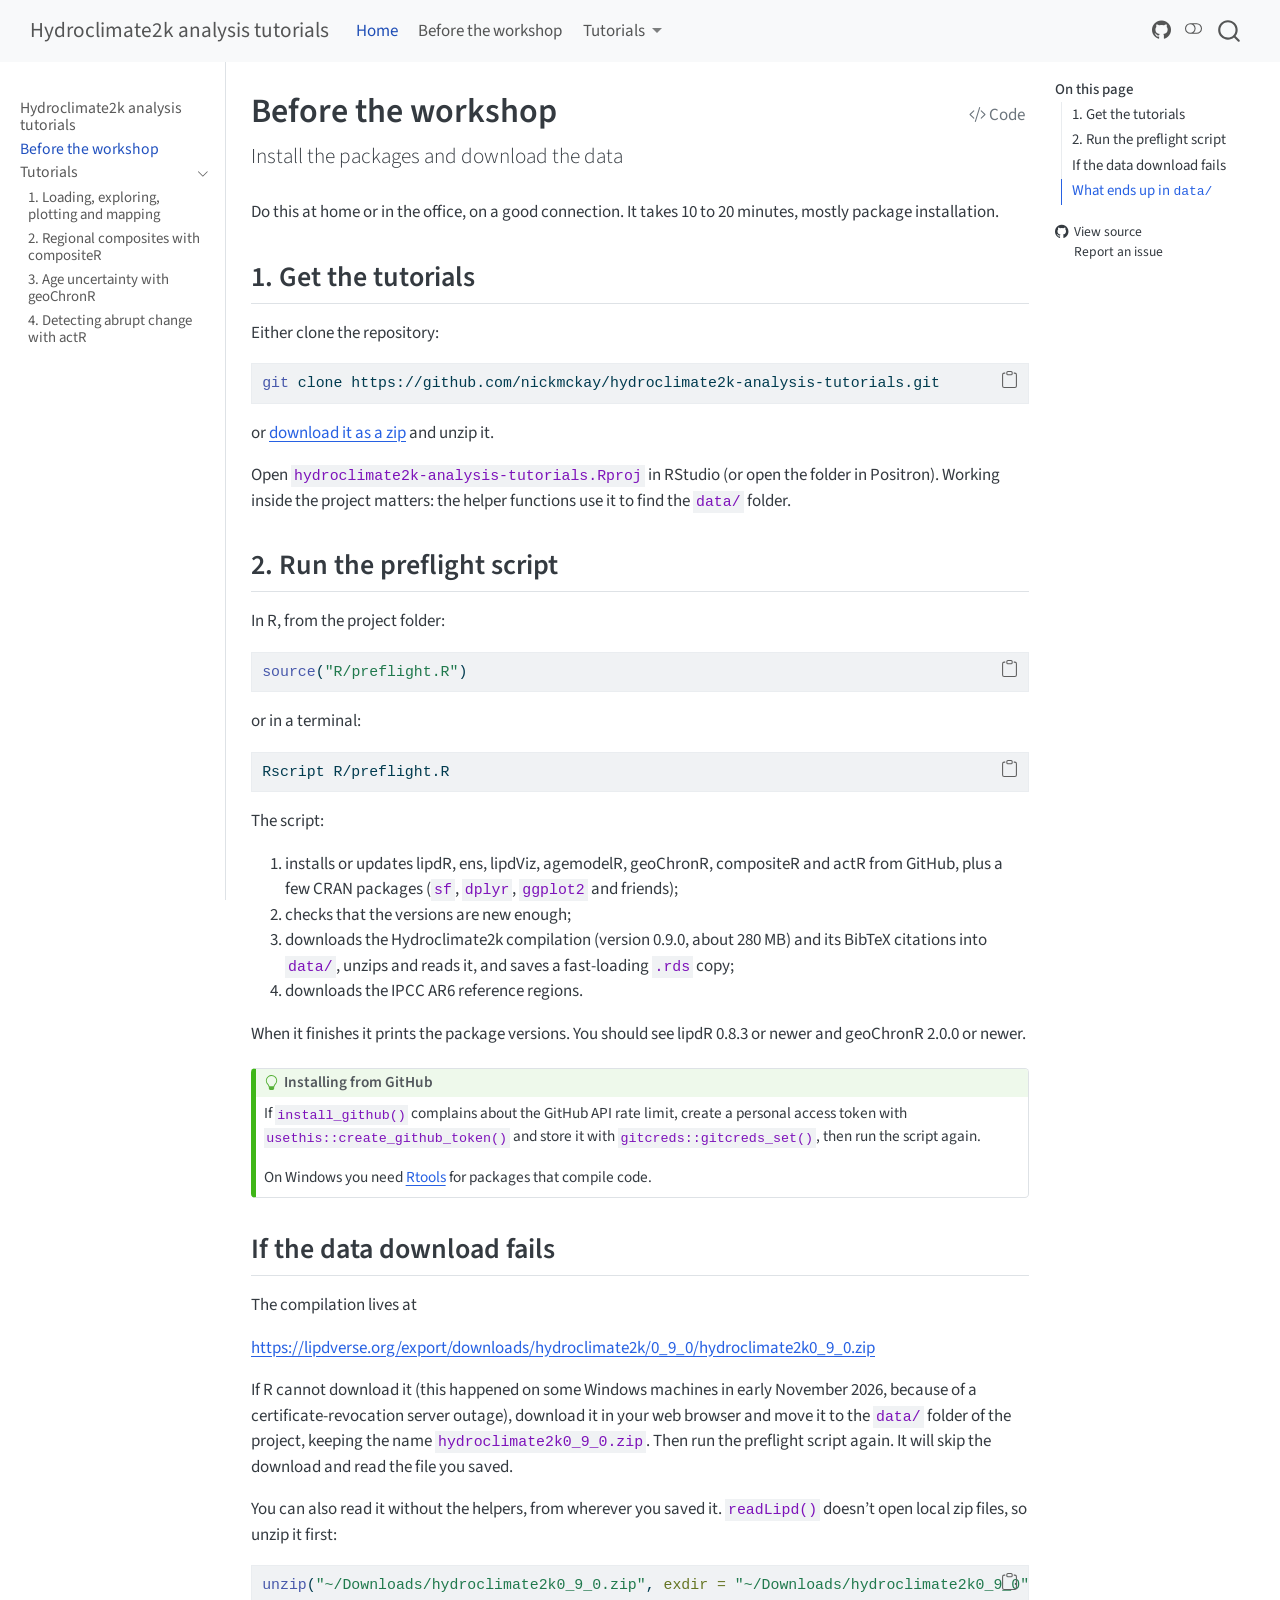
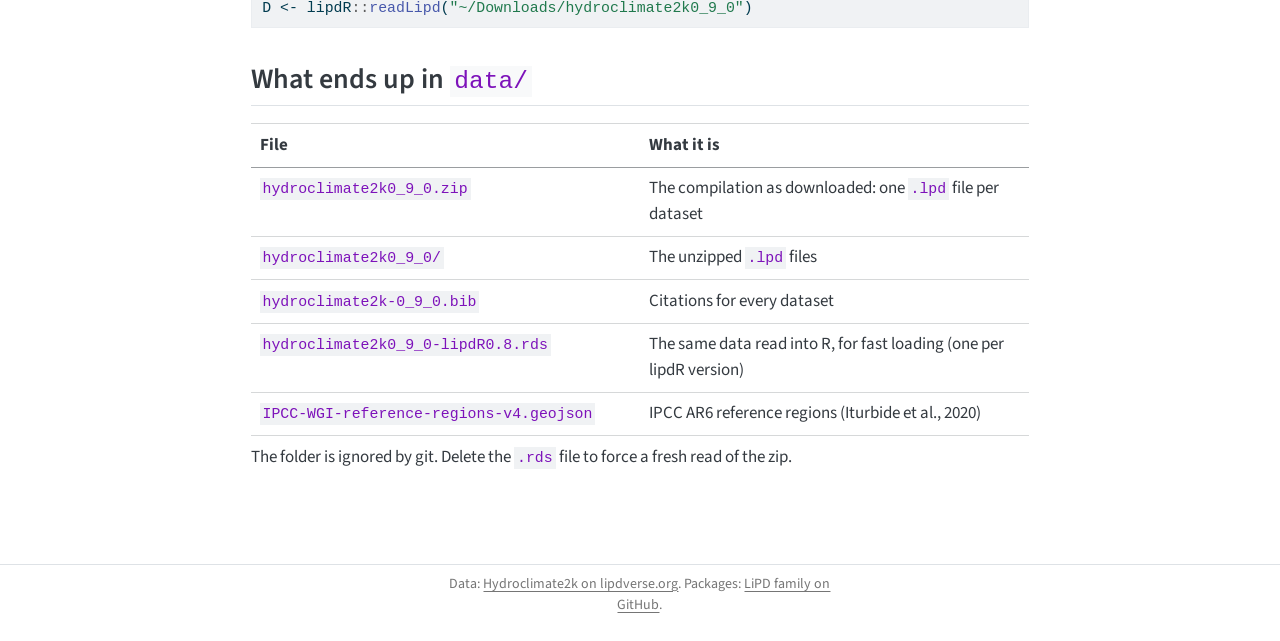
==== setup.html @ fbed54ee "Built site for gh-pages" ====
<!DOCTYPE html>
<html xmlns="http://www.w3.org/1999/xhtml" lang="en" xml:lang="en"><head>

<meta charset="utf-8">
<meta name="generator" content="quarto-1.11.9">

<meta name="viewport" content="width=device-width, initial-scale=1.0, user-scalable=yes">


<title>Before the workshop – Hydroclimate2k analysis tutorials</title>
<style>
/* Default styles provided by pandoc.
** See https://pandoc.org/MANUAL.html#variables-for-html for config info.
*/
span.smallcaps{font-variant: small-caps;}
div.columns{display: flex; gap: 1.5em;}
div.column{flex: auto;}
@media screen {
div.columns{gap: min(4vw, 1.5em);}
div.column{overflow-x: auto;}
}
div.hanging-indent{margin-left: 1.5em; text-indent: -1.5em;}
ul.task-list{list-style: none;}
ul.task-list li input[type="checkbox"] {
  width: 0.8em;
  margin: 0 0.8em 0.2em -1em; /* quarto-specific, see https://github.com/quarto-dev/quarto-cli/issues/4556 */ 
  vertical-align: middle;
}
/* CSS for syntax highlighting */
html { -webkit-text-size-adjust: 100%; }
pre > code.sourceCode { white-space: pre; position: relative; }
pre > code.sourceCode > span { display: inline-block; line-height: 1.25; }
pre > code.sourceCode > span:empty { height: 1.2em; }
.sourceCode { overflow: visible; }
code.sourceCode > span { color: inherit; text-decoration: inherit; }
div.sourceCode { margin: 1em 0; }
pre.sourceCode { margin: 0; }
@media screen {
div.sourceCode { overflow: auto; }
}
@media print {
pre > code.sourceCode { white-space: pre-wrap; }
pre > code.sourceCode > span { text-indent: -5em; padding-left: 5em; }
}
pre.numberSource code
  { counter-reset: source-line 0; }
pre.numberSource code > span
  { position: relative; left: -4em; counter-increment: source-line; }
pre.numberSource code > span > a:first-child::before
  { content: counter(source-line);
    position: relative; left: -1em; text-align: right; vertical-align: baseline;
    border: none; display: inline-block;
    -webkit-touch-callout: none; -webkit-user-select: none;
    -khtml-user-select: none; -moz-user-select: none;
    -ms-user-select: none; user-select: none;
    padding: 0 4px; width: 4em;
  }
pre.numberSource { margin-left: 3em;  padding-left: 4px; }
div.sourceCode
  {   }
@media screen {
pre > code.sourceCode > span > a:first-child::before { text-decoration: underline; }
}
</style>


<script src="site_libs/quarto-nav/quarto-nav.js"></script>
<script src="site_libs/quarto-nav/headroom.min.js"></script>
<script src="site_libs/clipboard/clipboard.min.js"></script>
<script src="site_libs/quarto-search/autocomplete.umd.js"></script>
<script src="site_libs/quarto-search/fuse.min.js"></script>
<script src="site_libs/quarto-search/quarto-search.js"></script>
<meta name="quarto:offset" content="./">
<script src="site_libs/quarto-html/quarto.js" type="module"></script>
<script src="site_libs/quarto-html/tabsets/tabsets.js" type="module"></script>
<script src="site_libs/quarto-html/scrollable-regions/scrollable-regions.js" type="module"></script>
<script src="site_libs/quarto-html/popper.min.js"></script>
<script src="site_libs/quarto-html/tippy.umd.min.js"></script>
<script src="site_libs/quarto-html/anchor.min.js"></script>
<link href="site_libs/quarto-html/tippy.css" rel="stylesheet">
<link href="site_libs/quarto-html/quarto-syntax-highlighting-63b5708e65d6cd79cd7618c58d0c21e7.css" rel="stylesheet" class="quarto-color-scheme" id="quarto-text-highlighting-styles">
<link href="site_libs/quarto-html/quarto-syntax-highlighting-dark-447e42e69aaa9833c0ba1b986f430b20.css" rel="stylesheet" class="quarto-color-scheme quarto-color-alternate" id="quarto-text-highlighting-styles">
<link href="site_libs/quarto-html/quarto-syntax-highlighting-63b5708e65d6cd79cd7618c58d0c21e7.css" rel="stylesheet" class="quarto-color-scheme-extra" id="quarto-text-highlighting-styles">
<script src="site_libs/bootstrap/bootstrap.min.js"></script>
<link href="site_libs/bootstrap/bootstrap-icons.css" rel="stylesheet">
<link href="site_libs/bootstrap/bootstrap-cd40264fafe0011b83db7b1371143c7b.min.css" rel="stylesheet" append-hash="true" class="quarto-color-scheme" id="quarto-bootstrap" data-mode="light">
<link href="site_libs/bootstrap/bootstrap-dark-d98883ac312bea4e32263ada7713f865.min.css" rel="stylesheet" append-hash="true" class="quarto-color-scheme quarto-color-alternate" id="quarto-bootstrap" data-mode="dark">
<link href="site_libs/bootstrap/bootstrap-cd40264fafe0011b83db7b1371143c7b.min.css" rel="stylesheet" append-hash="true" class="quarto-color-scheme-extra" id="quarto-bootstrap" data-mode="light">
<script id="quarto-search-options" type="application/json">{
  "location": "navbar",
  "copy-button": false,
  "collapse-after": 3,
  "panel-placement": "end",
  "type": "overlay",
  "limit": 50,
  "keyboard-shortcut": [
    "f",
    "/",
    "s"
  ],
  "show-item-context": false,
  "language": {
    "search-no-results-text": "No results",
    "search-matching-documents-text": "matching documents",
    "search-copy-link-title": "Copy link to search",
    "search-hide-matches-text": "Hide additional matches",
    "search-more-match-text": "more match in this document",
    "search-more-matches-text": "more matches in this document",
    "search-clear-button-title": "Clear",
    "search-text-placeholder": "",
    "search-detached-cancel-button-title": "Cancel",
    "search-submit-button-title": "Submit",
    "search-label": "Search"
  }
}</script>


</head>

<body class="nav-sidebar docked nav-fixed quarto-light"><a id="quarto-skip-link" class="visually-hidden-focusable" href="#quarto-document-content">Skip to main content</a><script id="quarto-html-before-body" type="application/javascript">
    const toggleBodyColorMode = (bsSheetEl) => {
      const mode = bsSheetEl.getAttribute("data-mode");
      const bodyEl = window.document.querySelector("body");
      if (mode === "dark") {
        bodyEl.classList.add("quarto-dark");
        bodyEl.classList.remove("quarto-light");
      } else {
        bodyEl.classList.add("quarto-light");
        bodyEl.classList.remove("quarto-dark");
      }
    }
    const toggleBodyColorPrimary = () => {
      const bsSheetEl = window.document.querySelector("link#quarto-bootstrap:not([rel=disabled-stylesheet])");
      if (bsSheetEl) {
        toggleBodyColorMode(bsSheetEl);
      }
    }
    const setColorSchemeToggle = (alternate) => {
      const toggles = window.document.querySelectorAll('.quarto-color-scheme-toggle');
      for (let i=0; i < toggles.length; i++) {
        const toggle = toggles[i];
        if (toggle) {
          toggle.setAttribute("aria-checked", alternate ? "true" : "false");
          if (alternate) {
            toggle.classList.add("alternate");
          } else {
            toggle.classList.remove("alternate");
          }
        }
      }
    };
    const toggleColorMode = (alternate) => {
      // Switch the stylesheets
      const primaryStylesheets = window.document.querySelectorAll('link.quarto-color-scheme:not(.quarto-color-alternate)');
      const alternateStylesheets = window.document.querySelectorAll('link.quarto-color-scheme.quarto-color-alternate');
      manageTransitions('#quarto-margin-sidebar .nav-link', false);
      if (alternate) {
        // note: dark is layered on light, we don't disable primary!
        enableStylesheet(alternateStylesheets);
        for (const sheetNode of alternateStylesheets) {
          if (sheetNode.id === "quarto-bootstrap") {
            toggleBodyColorMode(sheetNode);
          }
        }
      } else {
        disableStylesheet(alternateStylesheets);
        enableStylesheet(primaryStylesheets)
        toggleBodyColorPrimary();
      }
      manageTransitions('#quarto-margin-sidebar .nav-link', true);
      // Switch the toggles
      setColorSchemeToggle(alternate)
    }
    // Hack to workaround the fact that safari doesn't
    // properly recolor the scrollbar when toggling (#1455).
    // Not run on load: stylesheets are set before first paint there, and
    // scrolling would undo the scroll to a URL fragment (#14973).
    // The one pixel nudge keeps the reader where they were.
    const refreshSafariScrollbar = () => {
      if (navigator.userAgent.indexOf('Safari') > 0 && navigator.userAgent.indexOf('Chrome') == -1) {
        manageTransitions("body", false);
        const scrollY = window.scrollY;
        window.scrollTo(0, scrollY > 0 ? scrollY - 1 : 1);
        setTimeout(() => {
          window.scrollTo(0, scrollY);
          manageTransitions("body", true);
        }, 40);
      }
    }
    const disableStylesheet = (stylesheets) => {
      for (let i=0; i < stylesheets.length; i++) {
        const stylesheet = stylesheets[i];
        stylesheet.rel = 'disabled-stylesheet';
      }
    }
    const enableStylesheet = (stylesheets) => {
      for (let i=0; i < stylesheets.length; i++) {
        const stylesheet = stylesheets[i];
        if(stylesheet.rel !== 'stylesheet') { // for Chrome, which will still FOUC without this check
          stylesheet.rel = 'stylesheet';
        }
      }
    }
    const manageTransitions = (selector, allowTransitions) => {
      const els = window.document.querySelectorAll(selector);
      for (let i=0; i < els.length; i++) {
        const el = els[i];
        if (allowTransitions) {
          el.classList.remove('notransition');
        } else {
          el.classList.add('notransition');
        }
      }
    }
    const isFileUrl = () => {
      return window.location.protocol === 'file:';
    }
    const hasAlternateSentinel = () => {
      let styleSentinel = getColorSchemeSentinel();
      if (styleSentinel !== null) {
        return styleSentinel === "alternate";
      } else {
        return false;
      }
    }
    const setStyleSentinel = (alternate) => {
      const value = alternate ? "alternate" : "default";
      if (!isFileUrl()) {
        window.localStorage.setItem("quarto-color-scheme", value);
      } else {
        localAlternateSentinel = value;
      }
    }
    const getColorSchemeSentinel = () => {
      if (!isFileUrl()) {
        const storageValue = window.localStorage.getItem("quarto-color-scheme");
        return storageValue != null ? storageValue : localAlternateSentinel;
      } else {
        return localAlternateSentinel;
      }
    }
    const toggleGiscusIfUsed = (isAlternate, darkModeDefault) => {
      const baseTheme = document.querySelector('#giscus-base-theme')?.value ?? 'light';
      const alternateTheme = document.querySelector('#giscus-alt-theme')?.value ?? 'dark';
      let newTheme = '';
      if(authorPrefersDark) {
        newTheme = isAlternate ? baseTheme : alternateTheme;
      } else {
        newTheme = isAlternate ? alternateTheme : baseTheme;
      }
      const changeGiscusTheme = () => {
        // From: https://github.com/giscus/giscus/issues/336
        const sendMessage = (message) => {
          const iframe = document.querySelector('iframe.giscus-frame');
          if (!iframe) return;
          iframe.contentWindow.postMessage({ giscus: message }, 'https://giscus.app');
        }
        sendMessage({
          setConfig: {
            theme: newTheme
          }
        });
      }
      const isGiscussLoaded = window.document.querySelector('iframe.giscus-frame') !== null;
      if (isGiscussLoaded) {
        changeGiscusTheme();
      }
    };
    const authorPrefersDark = false;
    const darkModeDefault = authorPrefersDark;
      document.querySelector('link#quarto-text-highlighting-styles.quarto-color-scheme-extra').rel = 'disabled-stylesheet';
      document.querySelector('link#quarto-bootstrap.quarto-color-scheme-extra').rel = 'disabled-stylesheet';
    let localAlternateSentinel = darkModeDefault ? 'alternate' : 'default';
    // Dark / light mode switch
    window.quartoToggleColorScheme = () => {
      // Read the current dark / light value
      let toAlternate = !hasAlternateSentinel();
      toggleColorMode(toAlternate);
      refreshSafariScrollbar();
      setStyleSentinel(toAlternate);
      toggleGiscusIfUsed(toAlternate, darkModeDefault);
      window.dispatchEvent(new Event('resize'));
    };
    // Switch to dark mode if need be
    if (hasAlternateSentinel()) {
      toggleColorMode(true);
    } else {
      toggleColorMode(false);
    }
  </script>

<div id="quarto-search-results"></div>
  <header id="quarto-header" class="headroom fixed-top">
    <nav class="navbar navbar-expand-lg " data-bs-theme="dark" aria-label="Site">
      <div class="navbar-container container-fluid">
      <div class="navbar-brand-container mx-auto">
    <a class="navbar-brand" href="./index.html">
    <span class="navbar-title">Hydroclimate2k analysis tutorials</span>
    </a>
  </div>
          <button class="navbar-toggler" type="button" data-bs-toggle="collapse" data-bs-target="#navbarCollapse" aria-controls="navbarCollapse" aria-expanded="false" aria-label="Toggle navigation" onclick="if (window.quartoToggleHeadroom) { window.quartoToggleHeadroom(); }">
  <span class="navbar-toggler-icon"></span>
</button>
          <div class="collapse navbar-collapse" id="navbarCollapse">
            <ul class="navbar-nav navbar-nav-scroll me-auto">
  <li class="nav-item">
    <a class="nav-link active" href="./index.html" aria-current="page"> 
<span class="menu-text">Home</span></a>
  </li>  
  <li class="nav-item">
    <a class="nav-link" href="./setup.html"> 
<span class="menu-text">Before the workshop</span></a>
  </li>  
  <li class="nav-item dropdown ">
    <a class="nav-link dropdown-toggle" href="#" id="nav-menu-tutorials" role="link" data-bs-toggle="dropdown" aria-expanded="false">
 <span class="menu-text">Tutorials</span>
    </a>
    <ul class="dropdown-menu" aria-labelledby="nav-menu-tutorials">    
        <li>
    <a class="dropdown-item" href="./tutorials/01-load-plot-map.html">
 <span class="dropdown-text">1. Loading, exploring, plotting and mapping</span></a>
  </li>  
        <li>
    <a class="dropdown-item" href="./tutorials/02-compositeR.html">
 <span class="dropdown-text">2. Regional composites with compositeR</span></a>
  </li>  
        <li>
    <a class="dropdown-item" href="./tutorials/03-geoChronR.html">
 <span class="dropdown-text">3. Age uncertainty with geoChronR</span></a>
  </li>  
        <li>
    <a class="dropdown-item" href="./tutorials/04-actR.html">
 <span class="dropdown-text">4. Detecting abrupt change with actR</span></a>
  </li>  
    </ul>
  </li>
</ul>
            <ul class="navbar-nav navbar-nav-scroll ms-auto">
  <li class="nav-item compact">
    <a class="nav-link" href="https://github.com/nickmckay/hydroclimate2k-analysis-tutorials"> <i class="bi bi-github" role="img">
</i> 
<span class="menu-text"></span></a>
  </li>  
</ul>
          </div> <!-- /navcollapse -->
            <div class="quarto-navbar-tools">
  <button type="button" role="switch" aria-checked="false" class="quarto-color-scheme-toggle quarto-navigation-tool  px-1" onclick="window.quartoToggleColorScheme(); return false;" title="Toggle dark mode" aria-label="Toggle dark mode"><i class="bi"></i></button>
</div>
            <div id="quarto-search" class="" title="Search"></div>
      </div> <!-- /container-fluid -->
    </nav>
  <nav class="quarto-secondary-nav" aria-label="Toolbar">
    <div class="container-fluid d-flex">
      <button type="button" class="quarto-btn-toggle btn" data-bs-toggle="collapse" role="button" data-bs-target=".quarto-sidebar-collapse-item" aria-controls="quarto-sidebar" aria-expanded="false" aria-label="Toggle sidebar navigation" onclick="if (window.quartoToggleHeadroom) { window.quartoToggleHeadroom(); }">
        <i class="bi bi-layout-text-sidebar-reverse"></i>
      </button>
        <nav class="quarto-page-breadcrumbs" aria-label="Breadcrumbs"><ol class="breadcrumb"><li class="breadcrumb-item"><a href="./setup.html">Before the workshop</a></li></ol></nav>
        <a class="flex-grow-1" data-bs-toggle="collapse" data-bs-target=".quarto-sidebar-collapse-item" onclick="if (window.quartoToggleHeadroom) { window.quartoToggleHeadroom(); }">      
        </a>
    </div>
  </nav>
</header>
<!-- content -->
<div id="quarto-content" class="quarto-container page-columns page-rows-contents page-layout-article page-navbar">
<!-- sidebar -->
  <nav id="quarto-sidebar" class="sidebar collapse collapse-horizontal quarto-sidebar-collapse-item sidebar-navigation docked overflow-auto" aria-label="Section">
    <div class="sidebar-menu-container"> 
    <ul class="list-unstyled mt-1">
        <li class="sidebar-item">
  <div class="sidebar-item-container"> 
  <a href="./index.html" class="sidebar-item-text sidebar-link">
 <span class="menu-text">Hydroclimate2k analysis tutorials</span></a>
  </div>
</li>
        <li class="sidebar-item">
  <div class="sidebar-item-container"> 
  <a href="./setup.html" class="sidebar-item-text sidebar-link active">
 <span class="menu-text">Before the workshop</span></a>
  </div>
</li>
        <li class="sidebar-item sidebar-item-section">
      <div class="sidebar-item-container"> 
            <button type="button" class="sidebar-item-text sidebar-item-toggle sidebar-link text-start" data-bs-toggle="collapse" data-bs-target="#quarto-sidebar-section-1" aria-controls="quarto-sidebar-section-1" aria-expanded="true">
 <span class="menu-text" id="quarto-sidebar-section-1-label">Tutorials</span><i class="bi bi-chevron-right" aria-hidden="true"></i></button>
      </div>
      <ul id="quarto-sidebar-section-1" aria-labelledby="quarto-sidebar-section-1-label" class="collapse list-unstyled sidebar-section depth1 show">  
          <li class="sidebar-item">
  <div class="sidebar-item-container"> 
  <a href="./tutorials/01-load-plot-map.html" class="sidebar-item-text sidebar-link">
 <span class="menu-text">1. Loading, exploring, plotting and mapping</span></a>
  </div>
</li>
          <li class="sidebar-item">
  <div class="sidebar-item-container"> 
  <a href="./tutorials/02-compositeR.html" class="sidebar-item-text sidebar-link">
 <span class="menu-text">2. Regional composites with compositeR</span></a>
  </div>
</li>
          <li class="sidebar-item">
  <div class="sidebar-item-container"> 
  <a href="./tutorials/03-geoChronR.html" class="sidebar-item-text sidebar-link">
 <span class="menu-text">3. Age uncertainty with geoChronR</span></a>
  </div>
</li>
          <li class="sidebar-item">
  <div class="sidebar-item-container"> 
  <a href="./tutorials/04-actR.html" class="sidebar-item-text sidebar-link">
 <span class="menu-text">4. Detecting abrupt change with actR</span></a>
  </div>
</li>
      </ul>
  </li>
    </ul>
    </div>
</nav>
<div id="quarto-sidebar-glass" class="quarto-sidebar-collapse-item" data-bs-toggle="collapse" data-bs-target=".quarto-sidebar-collapse-item"></div>
<!-- margin-sidebar -->
    <div id="quarto-margin-sidebar" class="sidebar margin-sidebar">
        <nav id="TOC" role="doc-toc" aria-labelledby="toc-title" class="toc-active">
    <h2 id="toc-title">On this page</h2>
   
  <ul>
  <li><a href="#get-the-tutorials" id="toc-get-the-tutorials" class="nav-link active" data-scroll-target="#get-the-tutorials">1. Get the tutorials</a></li>
  <li><a href="#run-the-preflight-script" id="toc-run-the-preflight-script" class="nav-link" data-scroll-target="#run-the-preflight-script">2. Run the preflight script</a></li>
  <li><a href="#if-the-data-download-fails" id="toc-if-the-data-download-fails" class="nav-link" data-scroll-target="#if-the-data-download-fails">If the data download fails</a></li>
  <li><a href="#what-ends-up-in-data" id="toc-what-ends-up-in-data" class="nav-link" data-scroll-target="#what-ends-up-in-data">What ends up in <code>data/</code></a></li>
  </ul>
<div class="toc-actions"><ul><li><a href="https://github.com/nickmckay/hydroclimate2k-analysis-tutorials/blob/main/setup.qmd" class="toc-action"><i class="bi bi-github"></i>View source</a></li><li><a href="https://github.com/nickmckay/hydroclimate2k-analysis-tutorials/issues/new" class="toc-action"><i class="bi empty"></i>Report an issue</a></li></ul></div></nav>
    </div>
<!-- main -->
<main class="content" id="quarto-document-content" tabindex="-1">


<header id="title-block-header" class="quarto-title-block default">
<div class="quarto-title">
<div class="quarto-title-block"><div><h1 class="title">Before the workshop</h1><button type="button" class="btn code-tools-button" id="quarto-code-tools-source"><i class="bi"></i> Code</button></div></div>
<p class="subtitle lead">Install the packages and download the data</p>
</div>



<div class="quarto-title-meta">

    
  
    
  </div>
  


</header>


<p>Do this at home or in the office, on a good connection. It takes 10 to 20 minutes, mostly package installation.</p>
<section id="get-the-tutorials" class="level2">
<h2 class="anchored" data-anchor-id="get-the-tutorials">1. Get the tutorials</h2>
<p>Either clone the repository:</p>
<div class="code-copy-outer-scaffold"><div class="sourceCode" id="cb1"><pre class="sourceCode bash code-with-copy"><code class="sourceCode bash"><span id="cb1-1"><a href="#cb1-1" aria-hidden="true" tabindex="-1"></a><span class="fu">git</span> clone https://github.com/nickmckay/hydroclimate2k-analysis-tutorials.git</span></code></pre></div><button title="Copy to Clipboard" class="code-copy-button"><i class="bi"></i></button></div>
<p>or <a href="https://github.com/nickmckay/hydroclimate2k-analysis-tutorials/archive/refs/heads/main.zip">download it as a zip</a> and unzip it.</p>
<p>Open <code>hydroclimate2k-analysis-tutorials.Rproj</code> in RStudio (or open the folder in Positron). Working inside the project matters: the helper functions use it to find the <code>data/</code> folder.</p>
</section>
<section id="run-the-preflight-script" class="level2">
<h2 class="anchored" data-anchor-id="run-the-preflight-script">2. Run the preflight script</h2>
<p>In R, from the project folder:</p>
<div class="code-copy-outer-scaffold"><div class="sourceCode" id="cb2"><pre class="sourceCode r code-with-copy"><code class="sourceCode r"><span id="cb2-1"><a href="#cb2-1" aria-hidden="true" tabindex="-1"></a><span class="fu">source</span>(<span class="st">"R/preflight.R"</span>)</span></code></pre></div><button title="Copy to Clipboard" class="code-copy-button"><i class="bi"></i></button></div>
<p>or in a terminal:</p>
<div class="code-copy-outer-scaffold"><div class="sourceCode" id="cb3"><pre class="sourceCode bash code-with-copy"><code class="sourceCode bash"><span id="cb3-1"><a href="#cb3-1" aria-hidden="true" tabindex="-1"></a><span class="ex">Rscript</span> R/preflight.R</span></code></pre></div><button title="Copy to Clipboard" class="code-copy-button"><i class="bi"></i></button></div>
<p>The script:</p>
<ol type="1">
<li>installs or updates lipdR, ens, lipdViz, agemodelR, geoChronR, compositeR and actR from GitHub, plus a few CRAN packages (<code>sf</code>, <code>dplyr</code>, <code>ggplot2</code> and friends);</li>
<li>checks that the versions are new enough;</li>
<li>downloads the Hydroclimate2k compilation (version 0.9.0, about 280 MB) and its BibTeX citations into <code>data/</code>, unzips and reads it, and saves a fast-loading <code>.rds</code> copy;</li>
<li>downloads the IPCC AR6 reference regions.</li>
</ol>
<p>When it finishes it prints the package versions. You should see lipdR 0.8.3 or newer and geoChronR 2.0.0 or newer.</p>
<div class="callout callout-style-default callout-tip callout-titled">
<div class="callout-header d-flex align-content-center">
<div class="callout-icon-container">
<i class="callout-icon"></i>
</div>
<div class="callout-title-container flex-fill">
<span class="screen-reader-only">Tip</span>Installing from GitHub
</div>
</div>
<div class="callout-body-container callout-body">
<p>If <code>install_github()</code> complains about the GitHub API rate limit, create a personal access token with <code>usethis::create_github_token()</code> and store it with <code>gitcreds::gitcreds_set()</code>, then run the script again.</p>
<p>On Windows you need <a href="https://cran.r-project.org/bin/windows/Rtools/">Rtools</a> for packages that compile code.</p>
</div>
</div>
</section>
<section id="if-the-data-download-fails" class="level2">
<h2 class="anchored" data-anchor-id="if-the-data-download-fails">If the data download fails</h2>
<p>The compilation lives at</p>
<p><a href="https://lipdverse.org/export/downloads/hydroclimate2k/0_9_0/hydroclimate2k0_9_0.zip" class="uri">https://lipdverse.org/export/downloads/hydroclimate2k/0_9_0/hydroclimate2k0_9_0.zip</a></p>
<p>If R cannot download it (this happened on some Windows machines in early November 2026, because of a certificate-revocation server outage), download it in your web browser and move it to the <code>data/</code> folder of the project, keeping the name <code>hydroclimate2k0_9_0.zip</code>. Then run the preflight script again. It will skip the download and read the file you saved.</p>
<p>You can also read it without the helpers, from wherever you saved it. <code>readLipd()</code> doesn’t open local zip files, so unzip it first:</p>
<div class="code-copy-outer-scaffold"><div class="sourceCode" id="cb4"><pre class="sourceCode r code-with-copy"><code class="sourceCode r"><span id="cb4-1"><a href="#cb4-1" aria-hidden="true" tabindex="-1"></a><span class="fu">unzip</span>(<span class="st">"~/Downloads/hydroclimate2k0_9_0.zip"</span>, <span class="at">exdir =</span> <span class="st">"~/Downloads/hydroclimate2k0_9_0"</span>)</span>
<span id="cb4-2"><a href="#cb4-2" aria-hidden="true" tabindex="-1"></a>D <span class="ot">&lt;-</span> lipdR<span class="sc">::</span><span class="fu">readLipd</span>(<span class="st">"~/Downloads/hydroclimate2k0_9_0"</span>)</span></code></pre></div><button title="Copy to Clipboard" class="code-copy-button"><i class="bi"></i></button></div>
</section>
<section id="what-ends-up-in-data" class="level2">
<h2 class="anchored" data-anchor-id="what-ends-up-in-data">What ends up in <code>data/</code></h2>
<table class="caption-top table">
<colgroup>
<col style="width: 50%">
<col style="width: 50%">
</colgroup>
<thead>
<tr class="header">
<th>File</th>
<th>What it is</th>
</tr>
</thead>
<tbody>
<tr class="odd">
<td><code>hydroclimate2k0_9_0.zip</code></td>
<td>The compilation as downloaded: one <code>.lpd</code> file per dataset</td>
</tr>
<tr class="even">
<td><code>hydroclimate2k0_9_0/</code></td>
<td>The unzipped <code>.lpd</code> files</td>
</tr>
<tr class="odd">
<td><code>hydroclimate2k-0_9_0.bib</code></td>
<td>Citations for every dataset</td>
</tr>
<tr class="even">
<td><code>hydroclimate2k0_9_0-lipdR0.8.rds</code></td>
<td>The same data read into R, for fast loading (one per lipdR version)</td>
</tr>
<tr class="odd">
<td><code>IPCC-WGI-reference-regions-v4.geojson</code></td>
<td>IPCC AR6 reference regions (Iturbide et al., 2020)</td>
</tr>
</tbody>
</table>
<p>The folder is ignored by git. Delete the <code>.rds</code> file to force a fresh read of the zip.</p>


<!-- -->

</section>

</main> <!-- /main -->
<script id="quarto-html-after-body" type="application/javascript">
  window.document.addEventListener("DOMContentLoaded", function (event) {
    // Ensure there is a toggle, if there isn't float one in the top right
    if (window.document.querySelector('.quarto-color-scheme-toggle') === null) {
      const toggle = window.document.createElement('button');
      toggle.type = "button";
      toggle.setAttribute("role", "switch");
      toggle.setAttribute("aria-checked", "false");
      toggle.classList.add('top-right');
      toggle.classList.add('quarto-color-scheme-toggle');
      toggle.setAttribute("aria-label", "Toggle dark mode");
      toggle.onclick = function() { try { window.quartoToggleColorScheme(); } catch {} return false; };
      const i = window.document.createElement("i");
      i.classList.add('bi');
      toggle.appendChild(i);
      // Put the toggle in a landmark of its own, so that landmark navigation
      // can reach it.
      //
      // The container is always a fresh direct child of body, and the toggle is
      // never moved into page furniture that the theme or the author controls.
      // The toggle is positioned against the page, so any ancestor that
      // establishes a containing block captures it: a positioned element or a
      // grid for position: absolute, and transform, filter, will-change or
      // contain for position: fixed. A direct child of body has none of these
      // to inherit, and the shift when one appears is silent and visual.
      //
      // ARIA says a document should have at most one banner, and axe reports a
      // duplicate whether or not the banners carry distinct labels. So use a
      // header when the page has no banner yet, and a named region otherwise.
      //
      // A header is a banner wherever it sits, unless it is inside sectioning
      // content, so this cannot just look at the children of body: a custom
      // page layout wraps the title block header in a plain div. An explicit
      // role="banner" always counts.
      const sectioning = 'article, aside, main, nav, section, [role="article"], [role="complementary"], [role="main"], [role="navigation"], [role="region"]';
      const hasBanner = Array.from(
        window.document.querySelectorAll('header:not([role]), [role="banner"]')
      ).some(function(el) {
        return el.hasAttribute("role") || el.closest(sectioning) === null;
      });
      const container = window.document.createElement(hasBanner ? "div" : "header");
      if (hasBanner) {
        container.setAttribute("role", "region");
        container.setAttribute("aria-label", "Toggle dark mode");
      }
      container.classList.add('quarto-color-scheme-toggle-container');
      container.appendChild(toggle);
      window.document.body.appendChild(container);
    }
    setColorSchemeToggle(hasAlternateSentinel())
    const icon = "";
    const anchorJS = new window.AnchorJS();
    anchorJS.options = {
      placement: 'right',
      icon: icon
    };
    anchorJS.add('.anchored');
    const isCodeAnnotation = (el) => {
      for (const clz of el.classList) {
        if (clz.startsWith('code-annotation-')) {                     
          return true;
        }
      }
      return false;
    }
    const onCopySuccess = function(e) {
      // button target
      const button = e.trigger;
      // don't keep focus
      button.blur();
      // flash "checked"
      button.classList.add('code-copy-button-checked');
      var currentTitle = button.getAttribute("title");
      button.setAttribute("title", "Copied!");
      let tooltip;
      if (window.bootstrap) {
        button.setAttribute("data-bs-toggle", "tooltip");
        button.setAttribute("data-bs-placement", "left");
        button.setAttribute("data-bs-title", "Copied!");
        tooltip = new bootstrap.Tooltip(button, 
          { trigger: "manual", 
            customClass: "code-copy-button-tooltip",
            offset: [0, -8]});
        tooltip.show();    
      }
      setTimeout(function() {
        if (tooltip) {
          tooltip.hide();
          button.removeAttribute("data-bs-title");
          button.removeAttribute("data-bs-toggle");
          button.removeAttribute("data-bs-placement");
        }
        button.setAttribute("title", currentTitle);
        button.classList.remove('code-copy-button-checked');
      }, 1000);
      // clear code selection
      e.clearSelection();
    }
    const getTextToCopy = function(trigger) {
      const outerScaffold = trigger.parentElement.cloneNode(true);
      const codeEl = outerScaffold.querySelector('code');
      for (const childEl of codeEl.children) {
        if (isCodeAnnotation(childEl)) {
          childEl.remove();
        }
      }
      return codeEl.innerText;
    }
    const clipboard = new window.ClipboardJS('.code-copy-button:not([data-in-quarto-modal])', {
      text: getTextToCopy
    });
    clipboard.on('success', onCopySuccess);
    if (window.document.getElementById('quarto-embedded-source-code-modal')) {
      const clipboardModal = new window.ClipboardJS('.code-copy-button[data-in-quarto-modal]', {
        text: getTextToCopy,
        container: window.document.getElementById('quarto-embedded-source-code-modal')
      });
      clipboardModal.on('success', onCopySuccess);
    }
    const viewSource = window.document.getElementById('quarto-view-source') ||
                       window.document.getElementById('quarto-code-tools-source');
    if (viewSource) {
      const sourceUrl = viewSource.getAttribute("data-quarto-source-url");
      viewSource.addEventListener("click", function(e) {
        if (sourceUrl) {
          // rstudio viewer pane
          if (/\bcapabilities=\b/.test(window.location)) {
            window.open(sourceUrl);
          } else {
            window.location.href = sourceUrl;
          }
        } else {
          const modal = new bootstrap.Modal(document.getElementById('quarto-embedded-source-code-modal'));
          modal.show();
        }
        return false;
      });
    }
    function toggleCodeHandler(show) {
      return function(e) {
        const cellDetails = window.document.querySelectorAll(".cell details.code-fold");
        for (let i=0; i<cellDetails.length; i++) {
          const details = cellDetails[i];
          if (show) {
            details.open = true;
          } else {
            details.removeAttribute("open");
          }
        }
        const cellCodeDivs = window.document.querySelectorAll(".cell div.sourceCode.cell-code");
        const fromCls = show ? "hidden" : "unhidden";
        const toCls = show ? "unhidden" : "hidden";
        for (let i=0; i<cellCodeDivs.length; i++) {
          const codeDiv = cellCodeDivs[i];
          if (codeDiv.classList.contains(fromCls)) {
            codeDiv.classList.remove(fromCls);
            codeDiv.classList.add(toCls);
          } 
        }
        return false;
      }
    }
    const hideAllCode = window.document.getElementById("quarto-hide-all-code");
    if (hideAllCode) {
      hideAllCode.addEventListener("click", toggleCodeHandler(false));
    }
    const showAllCode = window.document.getElementById("quarto-show-all-code");
    if (showAllCode) {
      showAllCode.addEventListener("click", toggleCodeHandler(true));
    }
      var localhostRegex = new RegExp(/^(?:http|https):\/\/localhost\:?[0-9]*\//);
      var mailtoRegex = new RegExp(/^mailto:/);
        var filterRegex = new RegExp("https:\/\/nickmckay\.github\.io\/hydroclimate2k-analysis-tutorials\/");
      var isInternal = (href) => {
          return filterRegex.test(href) || localhostRegex.test(href) || mailtoRegex.test(href);
      }
      // Inspect non-navigation links and adorn them if external
      window.quartoDecorateExternalLinks = function (root) {
     var links = (root || window.document).querySelectorAll('a[href]:not(.nav-link):not(.navbar-brand):not(.toc-action):not(.sidebar-link):not(.sidebar-item-toggle):not(.pagination-link):not(.no-external):not([aria-hidden]):not(.dropdown-item):not(.quarto-navigation-tool):not(.about-link)');
      for (var i=0; i<links.length; i++) {
        const link = links[i];
        if (!isInternal(link.href)) {
          // undo the damage that might have been done by quarto-nav.js in the case of
          // links that we want to consider external
          if (link.dataset.originalHref !== undefined) {
            link.href = link.dataset.originalHref;
          }
          if (!link.classList.contains('no-external-icon')) {
          }
        }
      }
      };
      window.quartoDecorateExternalLinks(window.document);
    // Esc closes the popup (WCAG 1.4.13) and focus leaving both trigger and
    // popup closes it (WCAG 2.4.11); tippy handles neither for interactive popups.
    const hideOnEscAndFocusOut = {
      name: 'hideOnEscAndFocusOut',
      defaultValue: true,
      fn(instance) {
        const dismiss = () => {
          // A show scheduled by the trigger delay would otherwise reopen it
          instance.clearDelayTimeouts();
          instance.hide();
        };
        const onKeyDown = (event) => {
          if (event.key !== 'Escape') {
            return;
          }
          // Keep Esc from also reaching page handlers (e.g. reveal.js overview),
          // except an open reveal.js slide menu, which Esc should close too.
          // The menu handles keys only when its keyboard option is on.
          const menuHandlesEsc = window.Reveal?.getPlugin?.('menu')?.isOpen() &&
            window.Reveal.getConfig().menu?.keyboard !== false;
          if (!menuHandlesEsc) {
            event.stopPropagation();
          }
          if (instance.popper.contains(window.document.activeElement)) {
            // Disabled while refocusing so the focus trigger does not reopen it
            instance.disable();
            instance.reference.focus();
            instance.enable();
          }
          dismiss();
        };
        const onFocusOut = (event) => {
          const target = event.relatedTarget;
          if (target && !instance.reference.contains(target) &&
              !instance.popper.contains(target)) {
            dismiss();
          }
        };
        // On the trigger too: a click trigger (code-annotations: select) has no
        // blur handling. Attached for the instance's lifetime so leaving the
        // trigger also cancels a show still pending on the trigger delay.
        instance.reference.addEventListener('focusout', onFocusOut);
        return {
          onShow() {
            window.document.addEventListener('keydown', onKeyDown, true);
            instance.popper.addEventListener('focusout', onFocusOut);
          },
          onHide() {
            window.document.removeEventListener('keydown', onKeyDown, true);
            instance.popper.removeEventListener('focusout', onFocusOut);
          },
          onDestroy() {
            instance.reference.removeEventListener('focusout', onFocusOut);
          },
        };
      },
    };
    function tippyHover(el, contentFn, onTriggerFn, onUntriggerFn) {
      const config = {
        allowHTML: true,
        maxWidth: 500,
        delay: 100,
        arrow: false,
        appendTo: function(el) {
            return el.parentElement;
        },
        interactive: true,
        interactiveBorder: 10,
        theme: 'quarto',
        placement: 'bottom-start',
        plugins: [hideOnEscAndFocusOut],
      };
      if (contentFn) {
        config.content = contentFn;
      }
      if (onTriggerFn) {
        config.onTrigger = onTriggerFn;
      }
      if (onUntriggerFn) {
        config.onUntrigger = onUntriggerFn;
      }
      window.tippy(el, config); 
    }
    const noterefs = window.document.querySelectorAll('a[role="doc-noteref"]');
    for (var i=0; i<noterefs.length; i++) {
      const ref = noterefs[i];
      tippyHover(ref, function() {
        // use id or data attribute instead here
        let href = ref.getAttribute('data-footnote-href') || ref.getAttribute('href');
        try { href = new URL(href).hash; } catch {}
        const id = href.replace(/^#\/?/, "");
        const note = window.document.getElementById(id);
        if (note) {
          return note.innerHTML;
        } else {
          return "";
        }
      });
    }
    const xrefs = window.document.querySelectorAll('a.quarto-xref');
    const processXRef = (id, note) => {
      // Strip column container classes
      const stripColumnClz = (el) => {
        el.classList.remove("page-full", "page-columns");
        if (el.children) {
          for (const child of el.children) {
            stripColumnClz(child);
          }
        }
      }
      stripColumnClz(note)
      if (id === null || id.startsWith('sec-')) {
        // Special case sections, only their first couple elements
        const container = document.createElement("div");
        if (note.children && note.children.length > 2) {
          container.appendChild(note.children[0].cloneNode(true));
          for (let i = 1; i < note.children.length; i++) {
            const child = note.children[i];
            if (child.tagName === "P" && child.innerText === "") {
              continue;
            } else {
              container.appendChild(child.cloneNode(true));
              break;
            }
          }
          if (window.Quarto?.typesetMath) {
            window.Quarto.typesetMath(container);
          }
          return container.innerHTML
        } else {
          if (window.Quarto?.typesetMath) {
            window.Quarto.typesetMath(note);
          }
          return note.innerHTML;
        }
      } else {
        // Remove any anchor links if they are present
        const anchorLink = note.querySelector('a.anchorjs-link');
        if (anchorLink) {
          anchorLink.remove();
        }
        if (window.Quarto?.typesetMath) {
          window.Quarto.typesetMath(note);
        }
        if (note.classList.contains("callout")) {
          return note.outerHTML;
        } else {
          return note.innerHTML;
        }
      }
    }
    for (var i=0; i<xrefs.length; i++) {
      const xref = xrefs[i];
      tippyHover(xref, undefined, function(instance) {
        instance.disable();
        let url = xref.getAttribute('href');
        let hash = undefined; 
        if (url.startsWith('#')) {
          hash = url;
        } else {
          try { hash = new URL(url).hash; } catch {}
        }
        if (hash) {
          const id = hash.replace(/^#\/?/, "");
          const note = window.document.getElementById(id);
          if (note !== null) {
            try {
              const html = processXRef(id, note.cloneNode(true));
              instance.setContent(html);
            } finally {
              instance.enable();
              instance.show();
            }
          } else {
            // See if we can fetch this
            fetch(url.split('#')[0])
            .then(res => res.text())
            .then(html => {
              const parser = new DOMParser();
              const htmlDoc = parser.parseFromString(html, "text/html");
              const note = htmlDoc.getElementById(id);
              if (note !== null) {
                const html = processXRef(id, note);
                instance.setContent(html);
              } 
            }).finally(() => {
              instance.enable();
              instance.show();
            });
          }
        } else {
          // See if we can fetch a full url (with no hash to target)
          // This is a special case and we should probably do some content thinning / targeting
          fetch(url)
          .then(res => res.text())
          .then(html => {
            const parser = new DOMParser();
            const htmlDoc = parser.parseFromString(html, "text/html");
            const note = htmlDoc.querySelector('main.content');
            if (note !== null) {
              // This should only happen for chapter cross references
              // (since there is no id in the URL)
              // remove the first header
              if (note.children.length > 0 && note.children[0].tagName === "HEADER") {
                note.children[0].remove();
              }
              const html = processXRef(null, note);
              instance.setContent(html);
            } 
          }).finally(() => {
            instance.enable();
            instance.show();
          });
        }
      }, function(instance) {
      });
    }
        let selectedAnnoteEl;
        const selectorForAnnotation = ( cell, annotation) => {
          let cellAttr = 'data-code-cell="' + cell + '"';
          let lineAttr = 'data-code-annotation="' +  annotation + '"';
          const selector = 'span[' + cellAttr + '][' + lineAttr + ']';
          return selector;
        }
        const selectCodeLines = (annoteEl) => {
          const doc = window.document;
          const targetCell = annoteEl.getAttribute("data-target-cell");
          const targetAnnotation = annoteEl.getAttribute("data-target-annotation");
          const annoteSpan = window.document.querySelector(selectorForAnnotation(targetCell, targetAnnotation));
          const lines = annoteSpan.getAttribute("data-code-lines").split(",");
          const lineIds = lines.map((line) => {
            return targetCell + "-" + line;
          })
          // Each band is positioned against its own containing block, which is
          // not the offsetParent of the lines, so place it from client rects.
          const placeBand = (band, firstEl, lastEl, codeBlock) => {
            const container = band.offsetParent;
            if (container === null) {
              return;
            }
            const containerRect = container.getBoundingClientRect();
            // Reveal.js scales slides with a transform, so convert client
            // pixels back to the CSS pixels of the container.
            const scale = containerRect.height / container.offsetHeight || 1;
            const firstRect = firstEl.getBoundingClientRect();
            const lastRect = lastEl.getBoundingClientRect();
            const top = (firstRect.top - containerRect.top) / scale - container.clientTop + container.scrollTop;
            const height = (lastRect.bottom - firstRect.top) / scale;
            band.style.top = top - 2 + "px";
            band.style.height = height + 4 + "px";
            if (codeBlock) {
              // Without the copy button wrapper, the containing block is wider
              // than the code block, so span the code block explicitly.
              const blockRect = codeBlock.getBoundingClientRect();
              band.style.left = (blockRect.left - containerRect.left) / scale - container.clientLeft + container.scrollLeft + "px";
              band.style.width = blockRect.width / scale + "px";
            }
          };
          if (lineIds.length > 0) {
            const el = window.document.getElementById(lineIds[0]);
            const lastEl = window.document.getElementById(lineIds[lineIds.length - 1]);
            const parent = el.parentElement.parentElement;
            // cook up a div (if necessary) and position it
            let div = window.document.getElementById("code-annotation-line-highlight");
            if (div === null) {
              div = window.document.createElement("div");
              div.setAttribute("id", "code-annotation-line-highlight");
              div.style.position = 'absolute';
              parent.appendChild(div);
            }
            placeBand(div, el, lastEl, parent.closest("div.sourceCode") || parent);
            let gutterDiv = window.document.getElementById("code-annotation-line-highlight-gutter");
            if (gutterDiv === null) {
              gutterDiv = window.document.createElement("div");
              gutterDiv.setAttribute("id", "code-annotation-line-highlight-gutter");
              gutterDiv.style.position = 'absolute';
              const codeCell = window.document.getElementById(targetCell);
              const gutter = codeCell.querySelector('.code-annotation-gutter');
              gutter.appendChild(gutterDiv);
            }
            placeBand(gutterDiv, el, lastEl);
            selectedAnnoteEl = annoteEl;
          }
        };
        const unselectCodeLines = () => {
          const elementsIds = ["code-annotation-line-highlight", "code-annotation-line-highlight-gutter"];
          elementsIds.forEach((elId) => {
            const div = window.document.getElementById(elId);
            if (div) {
              div.remove();
            }
          });
          selectedAnnoteEl = undefined;
        };
          // Handle positioning of the toggle
      window.addEventListener(
        "resize",
        throttle(() => {
          elRect = undefined;
          if (selectedAnnoteEl) {
            selectCodeLines(selectedAnnoteEl);
          }
        }, 10)
      );
      function throttle(fn, ms) {
      let throttle = false;
      let timer;
        return (...args) => {
          if(!throttle) { // first call gets through
              fn.apply(this, args);
              throttle = true;
          } else { // all the others get throttled
              if(timer) clearTimeout(timer); // cancel #2
              timer = setTimeout(() => {
                fn.apply(this, args);
                timer = throttle = false;
              }, ms);
          }
        };
      }
        // Attach click handler to the DT
        const annoteDls = window.document.querySelectorAll('dt[data-target-cell]');
        for (const annoteDlNode of annoteDls) {
          annoteDlNode.addEventListener('click', (event) => {
            const clickedEl = event.target;
            if (clickedEl !== selectedAnnoteEl) {
              unselectCodeLines();
              const activeEl = window.document.querySelector('dt[data-target-cell].code-annotation-active');
              if (activeEl) {
                activeEl.classList.remove('code-annotation-active');
              }
              selectCodeLines(clickedEl);
              clickedEl.classList.add('code-annotation-active');
            } else {
              // Unselect the line
              unselectCodeLines();
              clickedEl.classList.remove('code-annotation-active');
            }
          });
        }
    const findCites = (el) => {
      const parentEl = el.parentElement;
      if (parentEl) {
        const cites = parentEl.dataset.cites;
        if (cites) {
          return {
            el,
            cites: cites.split(' ')
          };
        } else {
          return findCites(el.parentElement)
        }
      } else {
        return undefined;
      }
    };
    var bibliorefs = window.document.querySelectorAll('a[role="doc-biblioref"]');
    for (var i=0; i<bibliorefs.length; i++) {
      const ref = bibliorefs[i];
      const citeInfo = findCites(ref);
      if (citeInfo) {
        tippyHover(citeInfo.el, function() {
          var popup = window.document.createElement('div');
          citeInfo.cites.forEach(function(cite) {
            var citeDiv = window.document.createElement('div');
            citeDiv.classList.add('hanging-indent');
            citeDiv.classList.add('csl-entry');
            var biblioDiv = window.document.getElementById('ref-' + cite);
            if (biblioDiv) {
              citeDiv.innerHTML = biblioDiv.innerHTML;
            }
            popup.appendChild(citeDiv);
          });
          return popup.innerHTML;
        });
      }
    }
  });
  </script>
  <script type="application/javascript">
  window.quartoScrollableRegionsLabels = {"code":"Scrollable code","output":"Scrollable output"};
  </script><div class="modal fade" id="quarto-embedded-source-code-modal" tabindex="-1" aria-labelledby="quarto-embedded-source-code-modal-label" aria-hidden="true"><div class="modal-dialog modal-dialog-scrollable"><div class="modal-content"><div class="modal-header"><h5 class="modal-title" id="quarto-embedded-source-code-modal-label">Source Code</h5><button class="btn-close" data-bs-dismiss="modal"></button></div><div class="modal-body"><div class="">
<div class="code-copy-outer-scaffold"><div class="sourceCode" id="cb5" data-shortcodes="false"><pre class="sourceCode markdown code-with-copy"><code class="sourceCode markdown"><span id="cb5-1"><a href="#cb5-1" aria-hidden="true" tabindex="-1"></a><span class="co">---</span></span>
<span id="cb5-2"><a href="#cb5-2" aria-hidden="true" tabindex="-1"></a><span class="an">title:</span><span class="co"> "Before the workshop"</span></span>
<span id="cb5-3"><a href="#cb5-3" aria-hidden="true" tabindex="-1"></a><span class="an">subtitle:</span><span class="co"> "Install the packages and download the data"</span></span>
<span id="cb5-4"><a href="#cb5-4" aria-hidden="true" tabindex="-1"></a><span class="co">---</span></span>
<span id="cb5-5"><a href="#cb5-5" aria-hidden="true" tabindex="-1"></a></span>
<span id="cb5-6"><a href="#cb5-6" aria-hidden="true" tabindex="-1"></a>Do this at home or in the office, on a good connection. It takes 10 to 20 minutes, mostly package installation.</span>
<span id="cb5-7"><a href="#cb5-7" aria-hidden="true" tabindex="-1"></a></span>
<span id="cb5-8"><a href="#cb5-8" aria-hidden="true" tabindex="-1"></a><span class="fu">## 1. Get the tutorials</span></span>
<span id="cb5-9"><a href="#cb5-9" aria-hidden="true" tabindex="-1"></a></span>
<span id="cb5-10"><a href="#cb5-10" aria-hidden="true" tabindex="-1"></a>Either clone the repository:</span>
<span id="cb5-11"><a href="#cb5-11" aria-hidden="true" tabindex="-1"></a></span>
<span id="cb5-12"><a href="#cb5-12" aria-hidden="true" tabindex="-1"></a><span class="in">```bash</span></span>
<span id="cb5-13"><a href="#cb5-13" aria-hidden="true" tabindex="-1"></a><span class="fu">git</span> clone https://github.com/nickmckay/hydroclimate2k-analysis-tutorials.git</span>
<span id="cb5-14"><a href="#cb5-14" aria-hidden="true" tabindex="-1"></a><span class="in">```</span></span>
<span id="cb5-15"><a href="#cb5-15" aria-hidden="true" tabindex="-1"></a></span>
<span id="cb5-16"><a href="#cb5-16" aria-hidden="true" tabindex="-1"></a>or <span class="co">[</span><span class="ot">download it as a zip</span><span class="co">](https://github.com/nickmckay/hydroclimate2k-analysis-tutorials/archive/refs/heads/main.zip)</span> and unzip it.</span>
<span id="cb5-17"><a href="#cb5-17" aria-hidden="true" tabindex="-1"></a></span>
<span id="cb5-18"><a href="#cb5-18" aria-hidden="true" tabindex="-1"></a>Open <span class="in">`hydroclimate2k-analysis-tutorials.Rproj`</span> in RStudio (or open the folder in Positron). Working inside the project matters: the helper functions use it to find the <span class="in">`data/`</span> folder.</span>
<span id="cb5-19"><a href="#cb5-19" aria-hidden="true" tabindex="-1"></a></span>
<span id="cb5-20"><a href="#cb5-20" aria-hidden="true" tabindex="-1"></a><span class="fu">## 2. Run the preflight script</span></span>
<span id="cb5-21"><a href="#cb5-21" aria-hidden="true" tabindex="-1"></a></span>
<span id="cb5-22"><a href="#cb5-22" aria-hidden="true" tabindex="-1"></a>In R, from the project folder:</span>
<span id="cb5-23"><a href="#cb5-23" aria-hidden="true" tabindex="-1"></a></span>
<span id="cb5-24"><a href="#cb5-24" aria-hidden="true" tabindex="-1"></a><span class="in">```r</span></span>
<span id="cb5-25"><a href="#cb5-25" aria-hidden="true" tabindex="-1"></a><span class="fu">source</span>(<span class="st">"R/preflight.R"</span>)</span>
<span id="cb5-26"><a href="#cb5-26" aria-hidden="true" tabindex="-1"></a><span class="in">```</span></span>
<span id="cb5-27"><a href="#cb5-27" aria-hidden="true" tabindex="-1"></a></span>
<span id="cb5-28"><a href="#cb5-28" aria-hidden="true" tabindex="-1"></a>or in a terminal:</span>
<span id="cb5-29"><a href="#cb5-29" aria-hidden="true" tabindex="-1"></a></span>
<span id="cb5-30"><a href="#cb5-30" aria-hidden="true" tabindex="-1"></a><span class="in">```bash</span></span>
<span id="cb5-31"><a href="#cb5-31" aria-hidden="true" tabindex="-1"></a><span class="ex">Rscript</span> R/preflight.R</span>
<span id="cb5-32"><a href="#cb5-32" aria-hidden="true" tabindex="-1"></a><span class="in">```</span></span>
<span id="cb5-33"><a href="#cb5-33" aria-hidden="true" tabindex="-1"></a></span>
<span id="cb5-34"><a href="#cb5-34" aria-hidden="true" tabindex="-1"></a>The script:</span>
<span id="cb5-35"><a href="#cb5-35" aria-hidden="true" tabindex="-1"></a></span>
<span id="cb5-36"><a href="#cb5-36" aria-hidden="true" tabindex="-1"></a><span class="ss">1. </span>installs or updates lipdR, ens, lipdViz, agemodelR, geoChronR, compositeR and actR from GitHub, plus a few CRAN packages (<span class="in">`sf`</span>, <span class="in">`dplyr`</span>, <span class="in">`ggplot2`</span> and friends);</span>
<span id="cb5-37"><a href="#cb5-37" aria-hidden="true" tabindex="-1"></a><span class="ss">2. </span>checks that the versions are new enough;</span>
<span id="cb5-38"><a href="#cb5-38" aria-hidden="true" tabindex="-1"></a><span class="ss">3. </span>downloads the Hydroclimate2k compilation (version 0.9.0, about 280 MB) and its BibTeX citations into <span class="in">`data/`</span>, unzips and reads it, and saves a fast-loading <span class="in">`.rds`</span> copy;</span>
<span id="cb5-39"><a href="#cb5-39" aria-hidden="true" tabindex="-1"></a><span class="ss">4. </span>downloads the IPCC AR6 reference regions.</span>
<span id="cb5-40"><a href="#cb5-40" aria-hidden="true" tabindex="-1"></a></span>
<span id="cb5-41"><a href="#cb5-41" aria-hidden="true" tabindex="-1"></a>When it finishes it prints the package versions. You should see lipdR 0.8.3 or newer and geoChronR 2.0.0 or newer.</span>
<span id="cb5-42"><a href="#cb5-42" aria-hidden="true" tabindex="-1"></a></span>
<span id="cb5-43"><a href="#cb5-43" aria-hidden="true" tabindex="-1"></a>::: callout-tip</span>
<span id="cb5-44"><a href="#cb5-44" aria-hidden="true" tabindex="-1"></a><span class="fu">## Installing from GitHub</span></span>
<span id="cb5-45"><a href="#cb5-45" aria-hidden="true" tabindex="-1"></a>If <span class="in">`install_github()`</span> complains about the GitHub API rate limit, create a personal access token with <span class="in">`usethis::create_github_token()`</span> and store it with <span class="in">`gitcreds::gitcreds_set()`</span>, then run the script again.</span>
<span id="cb5-46"><a href="#cb5-46" aria-hidden="true" tabindex="-1"></a></span>
<span id="cb5-47"><a href="#cb5-47" aria-hidden="true" tabindex="-1"></a>On Windows you need <span class="co">[</span><span class="ot">Rtools</span><span class="co">](https://cran.r-project.org/bin/windows/Rtools/)</span> for packages that compile code.</span>
<span id="cb5-48"><a href="#cb5-48" aria-hidden="true" tabindex="-1"></a>:::</span>
<span id="cb5-49"><a href="#cb5-49" aria-hidden="true" tabindex="-1"></a></span>
<span id="cb5-50"><a href="#cb5-50" aria-hidden="true" tabindex="-1"></a><span class="fu">## If the data download fails</span></span>
<span id="cb5-51"><a href="#cb5-51" aria-hidden="true" tabindex="-1"></a></span>
<span id="cb5-52"><a href="#cb5-52" aria-hidden="true" tabindex="-1"></a>The compilation lives at</span>
<span id="cb5-53"><a href="#cb5-53" aria-hidden="true" tabindex="-1"></a></span>
<span id="cb5-54"><a href="#cb5-54" aria-hidden="true" tabindex="-1"></a><span class="ot">&lt;https://lipdverse.org/export/downloads/hydroclimate2k/0_9_0/hydroclimate2k0_9_0.zip&gt;</span></span>
<span id="cb5-55"><a href="#cb5-55" aria-hidden="true" tabindex="-1"></a></span>
<span id="cb5-56"><a href="#cb5-56" aria-hidden="true" tabindex="-1"></a>If R cannot download it (this happened on some Windows machines in early November 2026, because of a certificate-revocation server outage), download it in your web browser and move it to the <span class="in">`data/`</span> folder of the project, keeping the name <span class="in">`hydroclimate2k0_9_0.zip`</span>. Then run the preflight script again. It will skip the download and read the file you saved.</span>
<span id="cb5-57"><a href="#cb5-57" aria-hidden="true" tabindex="-1"></a></span>
<span id="cb5-58"><a href="#cb5-58" aria-hidden="true" tabindex="-1"></a>You can also read it without the helpers, from wherever you saved it. <span class="in">`readLipd()`</span> doesn't open local zip files, so unzip it first:</span>
<span id="cb5-59"><a href="#cb5-59" aria-hidden="true" tabindex="-1"></a></span>
<span id="cb5-60"><a href="#cb5-60" aria-hidden="true" tabindex="-1"></a><span class="in">```r</span></span>
<span id="cb5-61"><a href="#cb5-61" aria-hidden="true" tabindex="-1"></a><span class="fu">unzip</span>(<span class="st">"~/Downloads/hydroclimate2k0_9_0.zip"</span>, <span class="at">exdir =</span> <span class="st">"~/Downloads/hydroclimate2k0_9_0"</span>)</span>
<span id="cb5-62"><a href="#cb5-62" aria-hidden="true" tabindex="-1"></a>D <span class="ot">&lt;-</span> lipdR<span class="sc">::</span><span class="fu">readLipd</span>(<span class="st">"~/Downloads/hydroclimate2k0_9_0"</span>)</span>
<span id="cb5-63"><a href="#cb5-63" aria-hidden="true" tabindex="-1"></a><span class="in">```</span></span>
<span id="cb5-64"><a href="#cb5-64" aria-hidden="true" tabindex="-1"></a></span>
<span id="cb5-65"><a href="#cb5-65" aria-hidden="true" tabindex="-1"></a><span class="fu">## What ends up in `data/`</span></span>
<span id="cb5-66"><a href="#cb5-66" aria-hidden="true" tabindex="-1"></a></span>
<span id="cb5-67"><a href="#cb5-67" aria-hidden="true" tabindex="-1"></a><span class="pp">|</span> File <span class="pp">|</span> What it is <span class="pp">|</span></span>
<span id="cb5-68"><a href="#cb5-68" aria-hidden="true" tabindex="-1"></a><span class="pp">|---|---|</span></span>
<span id="cb5-69"><a href="#cb5-69" aria-hidden="true" tabindex="-1"></a><span class="pp">|</span> <span class="in">`hydroclimate2k0_9_0.zip`</span> <span class="pp">|</span> The compilation as downloaded: one <span class="in">`.lpd`</span> file per dataset <span class="pp">|</span></span>
<span id="cb5-70"><a href="#cb5-70" aria-hidden="true" tabindex="-1"></a><span class="pp">|</span> <span class="in">`hydroclimate2k0_9_0/`</span> <span class="pp">|</span> The unzipped <span class="in">`.lpd`</span> files <span class="pp">|</span></span>
<span id="cb5-71"><a href="#cb5-71" aria-hidden="true" tabindex="-1"></a><span class="pp">|</span> <span class="in">`hydroclimate2k-0_9_0.bib`</span> <span class="pp">|</span> Citations for every dataset <span class="pp">|</span></span>
<span id="cb5-72"><a href="#cb5-72" aria-hidden="true" tabindex="-1"></a><span class="pp">|</span> <span class="in">`hydroclimate2k0_9_0-lipdR0.8.rds`</span> <span class="pp">|</span> The same data read into R, for fast loading (one per lipdR version) <span class="pp">|</span></span>
<span id="cb5-73"><a href="#cb5-73" aria-hidden="true" tabindex="-1"></a><span class="pp">|</span> <span class="in">`IPCC-WGI-reference-regions-v4.geojson`</span> <span class="pp">|</span> IPCC AR6 reference regions (Iturbide et al., 2020) <span class="pp">|</span></span>
<span id="cb5-74"><a href="#cb5-74" aria-hidden="true" tabindex="-1"></a></span>
<span id="cb5-75"><a href="#cb5-75" aria-hidden="true" tabindex="-1"></a>The folder is ignored by git. Delete the <span class="in">`.rds`</span> file to force a fresh read of the zip.</span></code></pre></div><button title="Copy to Clipboard" class="code-copy-button" data-in-quarto-modal=""><i class="bi"></i></button></div>
</div></div></div></div></div>
</div> <!-- /content -->
<footer class="footer">
  <div class="nav-footer">
    <div class="nav-footer-left">
      &nbsp;
    </div>   
    <div class="nav-footer-center">
<p>Data: <a href="https://lipdverse.org/hydroclimate2k/">Hydroclimate2k on lipdverse.org</a>. Packages: <a href="https://github.com/nickmckay/geoChronR">LiPD family on GitHub</a>.</p>
<div class="toc-actions d-sm-block d-md-none"><ul><li><a href="https://github.com/nickmckay/hydroclimate2k-analysis-tutorials/blob/main/setup.qmd" class="toc-action"><i class="bi bi-github"></i>View source</a></li><li><a href="https://github.com/nickmckay/hydroclimate2k-analysis-tutorials/issues/new" class="toc-action"><i class="bi empty"></i>Report an issue</a></li></ul></div></div>
    <div class="nav-footer-right">
      &nbsp;
    </div>
  </div>
</footer>




</body></html>
---- site_libs/quarto-html/tippy.css ----
.tippy-box[data-animation=fade][data-state=hidden]{opacity:0}[data-tippy-root]{max-width:calc(100vw - 10px)}.tippy-box{position:relative;background-color:#333;color:#fff;border-radius:4px;font-size:14px;line-height:1.4;white-space:normal;outline:0;transition-property:transform,visibility,opacity}.tippy-box[data-placement^=top]>.tippy-arrow{bottom:0}.tippy-box[data-placement^=top]>.tippy-arrow:before{bottom:-7px;left:0;border-width:8px 8px 0;border-top-color:initial;transform-origin:center top}.tippy-box[data-placement^=bottom]>.tippy-arrow{top:0}.tippy-box[data-placement^=bottom]>.tippy-arrow:before{top:-7px;left:0;border-width:0 8px 8px;border-bottom-color:initial;transform-origin:center bottom}.tippy-box[data-placement^=left]>.tippy-arrow{right:0}.tippy-box[data-placement^=left]>.tippy-arrow:before{border-width:8px 0 8px 8px;border-left-color:initial;right:-7px;transform-origin:center left}.tippy-box[data-placement^=right]>.tippy-arrow{left:0}.tippy-box[data-placement^=right]>.tippy-arrow:before{left:-7px;border-width:8px 8px 8px 0;border-right-color:initial;transform-origin:center right}.tippy-box[data-inertia][data-state=visible]{transition-timing-function:cubic-bezier(.54,1.5,.38,1.11)}.tippy-arrow{width:16px;height:16px;color:#333}.tippy-arrow:before{content:"";position:absolute;border-color:transparent;border-style:solid}.tippy-content{position:relative;padding:5px 9px;z-index:1}
---- site_libs/quarto-html/quarto-syntax-highlighting-63b5708e65d6cd79cd7618c58d0c21e7.css ----
/* quarto syntax highlight colors */
:root {
  --quarto-hl-ot-color: #003B4F;
  --quarto-hl-at-color: #657422;
  --quarto-hl-ss-color: #20794D;
  --quarto-hl-an-color: #5E5E5E;
  --quarto-hl-fu-color: #4758AB;
  --quarto-hl-st-color: #20794D;
  --quarto-hl-cf-color: #003B4F;
  --quarto-hl-op-color: #5E5E5E;
  --quarto-hl-er-color: #AD0000;
  --quarto-hl-bn-color: #AD0000;
  --quarto-hl-al-color: #AD0000;
  --quarto-hl-va-color: #111111;
  --quarto-hl-bu-color: inherit;
  --quarto-hl-ex-color: inherit;
  --quarto-hl-pp-color: #AD0000;
  --quarto-hl-in-color: #5E5E5E;
  --quarto-hl-vs-color: #20794D;
  --quarto-hl-wa-color: #5E5E5E;
  --quarto-hl-do-color: #5E5E5E;
  --quarto-hl-im-color: #00769E;
  --quarto-hl-ch-color: #20794D;
  --quarto-hl-dt-color: #AD0000;
  --quarto-hl-fl-color: #AD0000;
  --quarto-hl-co-color: #5E5E5E;
  --quarto-hl-cv-color: #5E5E5E;
  --quarto-hl-cn-color: #8f5902;
  --quarto-hl-sc-color: #5E5E5E;
  --quarto-hl-dv-color: #AD0000;
  --quarto-hl-kw-color: #003B4F;
}

/* other quarto variables */
:root {
  --quarto-font-monospace: SFMono-Regular, Menlo, Monaco, Consolas, "Liberation Mono", "Courier New", monospace;
}

/* syntax highlight based on Pandoc's rules */
pre > code.sourceCode > span {
  color: #003B4F;
}

code.sourceCode > span {
  color: #003B4F;
}

div.sourceCode,
div.sourceCode pre.sourceCode {
  color: #003B4F;
}

/* Normal */
code span {
  color: #003B4F;
}

/* Alert */
code span.al {
  color: #AD0000;
  font-style: inherit;
}

/* Annotation */
code span.an {
  color: #5E5E5E;
  font-style: inherit;
}

/* Attribute */
code span.at {
  color: #657422;
  font-style: inherit;
}

/* BaseN */
code span.bn {
  color: #AD0000;
  font-style: inherit;
}

/* BuiltIn */
code span.bu {
  font-style: inherit;
}

/* ControlFlow */
code span.cf {
  color: #003B4F;
  font-weight: bold;
  font-style: inherit;
}

/* Char */
code span.ch {
  color: #20794D;
  font-style: inherit;
}

/* Constant */
code span.cn {
  color: #8f5902;
  font-style: inherit;
}

/* Comment */
code span.co {
  color: #5E5E5E;
  font-style: inherit;
}

/* CommentVar */
code span.cv {
  color: #5E5E5E;
  font-style: italic;
}

/* Documentation */
code span.do {
  color: #5E5E5E;
  font-style: italic;
}

/* DataType */
code span.dt {
  color: #AD0000;
  font-style: inherit;
}

/* DecVal */
code span.dv {
  color: #AD0000;
  font-style: inherit;
}

/* Error */
code span.er {
  color: #AD0000;
  font-style: inherit;
}

/* Extension */
code span.ex {
  font-style: inherit;
}

/* Float */
code span.fl {
  color: #AD0000;
  font-style: inherit;
}

/* Function */
code span.fu {
  color: #4758AB;
  font-style: inherit;
}

/* Import */
code span.im {
  color: #00769E;
  font-style: inherit;
}

/* Information */
code span.in {
  color: #5E5E5E;
  font-style: inherit;
}

/* Keyword */
code span.kw {
  color: #003B4F;
  font-weight: bold;
  font-style: inherit;
}

/* Operator */
code span.op {
  color: #5E5E5E;
  font-style: inherit;
}

/* Other */
code span.ot {
  color: #003B4F;
  font-style: inherit;
}

/* Preprocessor */
code span.pp {
  color: #AD0000;
  font-style: inherit;
}

/* SpecialChar */
code span.sc {
  color: #5E5E5E;
  font-style: inherit;
}

/* SpecialString */
code span.ss {
  color: #20794D;
  font-style: inherit;
}

/* String */
code span.st {
  color: #20794D;
  font-style: inherit;
}

/* Variable */
code span.va {
  color: #111111;
  font-style: inherit;
}

/* VerbatimString */
code span.vs {
  color: #20794D;
  font-style: inherit;
}

/* Warning */
code span.wa {
  color: #5E5E5E;
  font-style: italic;
}

.prevent-inlining {
  content: "</";
}

/*# sourceMappingURL=054cc16b9e9817627be6994582d2ffb5.css.map */
---- site_libs/quarto-html/quarto-syntax-highlighting-dark-447e42e69aaa9833c0ba1b986f430b20.css ----
/* quarto syntax highlight colors */
:root {
  --quarto-hl-al-color: #f07178;
  --quarto-hl-an-color: #d4d0ab;
  --quarto-hl-at-color: #00e0e0;
  --quarto-hl-bn-color: #d4d0ab;
  --quarto-hl-bu-color: #abe338;
  --quarto-hl-ch-color: #abe338;
  --quarto-hl-co-color: #f8f8f2;
  --quarto-hl-cv-color: #ffd700;
  --quarto-hl-cn-color: #ffd700;
  --quarto-hl-cf-color: #ffa07a;
  --quarto-hl-dt-color: #ffa07a;
  --quarto-hl-dv-color: #d4d0ab;
  --quarto-hl-do-color: #f8f8f2;
  --quarto-hl-er-color: #f07178;
  --quarto-hl-ex-color: #00e0e0;
  --quarto-hl-fl-color: #d4d0ab;
  --quarto-hl-fu-color: #ffa07a;
  --quarto-hl-im-color: #abe338;
  --quarto-hl-in-color: #d4d0ab;
  --quarto-hl-kw-color: #ffa07a;
  --quarto-hl-op-color: #ffa07a;
  --quarto-hl-ot-color: #00e0e0;
  --quarto-hl-pp-color: #dcc6e0;
  --quarto-hl-re-color: #00e0e0;
  --quarto-hl-sc-color: #abe338;
  --quarto-hl-ss-color: #abe338;
  --quarto-hl-st-color: #abe338;
  --quarto-hl-va-color: #00e0e0;
  --quarto-hl-vs-color: #abe338;
  --quarto-hl-wa-color: #dcc6e0;
}

/* other quarto variables */
:root {
  --quarto-font-monospace: SFMono-Regular, Menlo, Monaco, Consolas, "Liberation Mono", "Courier New", monospace;
}

/* syntax highlight based on Pandoc's rules */
pre > code.sourceCode > span {
  color: #f8f8f2;
}

code.sourceCode > span {
  color: #f8f8f2;
}

div.sourceCode,
div.sourceCode pre.sourceCode {
  color: #f8f8f2;
}

/* Normal */
code span {
  color: #f8f8f2;
}

/* Alert */
code span.al {
  color: #f07178;
}

/* Annotation */
code span.an {
  color: #d4d0ab;
}

/* Attribute */
code span.at {
  color: #00e0e0;
}

/* BaseN */
code span.bn {
  color: #d4d0ab;
}

/* BuiltIn */
code span.bu {
  color: #abe338;
}

/* ControlFlow */
code span.cf {
  font-weight: bold;
  color: #ffa07a;
}

/* Char */
code span.ch {
  color: #abe338;
}

/* Constant */
code span.cn {
  color: #ffd700;
}

/* Comment */
code span.co {
  font-style: italic;
  color: #f8f8f2;
}

/* CommentVar */
code span.cv {
  color: #ffd700;
}

/* Documentation */
code span.do {
  color: #f8f8f2;
}

/* DataType */
code span.dt {
  color: #ffa07a;
}

/* DecVal */
code span.dv {
  color: #d4d0ab;
}

/* Error */
code span.er {
  color: #f07178;
  text-decoration: underline;
}

/* Extension */
code span.ex {
  font-weight: bold;
  color: #00e0e0;
}

/* Float */
code span.fl {
  color: #d4d0ab;
}

/* Function */
code span.fu {
  color: #ffa07a;
}

/* Import */
code span.im {
  color: #abe338;
}

/* Information */
code span.in {
  color: #d4d0ab;
}

/* Keyword */
code span.kw {
  font-weight: bold;
  color: #ffa07a;
}

/* Operator */
code span.op {
  color: #ffa07a;
}

/* Other */
code span.ot {
  color: #00e0e0;
}

/* Preprocessor */
code span.pp {
  color: #dcc6e0;
}

/* RegionMarker */
code span.re {
  background-color: #f8f8f2;
  color: #00e0e0;
}

/* SpecialChar */
code span.sc {
  color: #abe338;
}

/* SpecialString */
code span.ss {
  color: #abe338;
}

/* String */
code span.st {
  color: #abe338;
}

/* Variable */
code span.va {
  color: #00e0e0;
}

/* VerbatimString */
code span.vs {
  color: #abe338;
}

/* Warning */
code span.wa {
  color: #dcc6e0;
}

.prevent-inlining {
  content: "</";
}

/*# sourceMappingURL=be8e1111c2b710f7c3a4926ffa2967aa.css.map */
---- site_libs/quarto-html/quarto-syntax-highlighting-63b5708e65d6cd79cd7618c58d0c21e7.css ----
/* quarto syntax highlight colors */
:root {
  --quarto-hl-ot-color: #003B4F;
  --quarto-hl-at-color: #657422;
  --quarto-hl-ss-color: #20794D;
  --quarto-hl-an-color: #5E5E5E;
  --quarto-hl-fu-color: #4758AB;
  --quarto-hl-st-color: #20794D;
  --quarto-hl-cf-color: #003B4F;
  --quarto-hl-op-color: #5E5E5E;
  --quarto-hl-er-color: #AD0000;
  --quarto-hl-bn-color: #AD0000;
  --quarto-hl-al-color: #AD0000;
  --quarto-hl-va-color: #111111;
  --quarto-hl-bu-color: inherit;
  --quarto-hl-ex-color: inherit;
  --quarto-hl-pp-color: #AD0000;
  --quarto-hl-in-color: #5E5E5E;
  --quarto-hl-vs-color: #20794D;
  --quarto-hl-wa-color: #5E5E5E;
  --quarto-hl-do-color: #5E5E5E;
  --quarto-hl-im-color: #00769E;
  --quarto-hl-ch-color: #20794D;
  --quarto-hl-dt-color: #AD0000;
  --quarto-hl-fl-color: #AD0000;
  --quarto-hl-co-color: #5E5E5E;
  --quarto-hl-cv-color: #5E5E5E;
  --quarto-hl-cn-color: #8f5902;
  --quarto-hl-sc-color: #5E5E5E;
  --quarto-hl-dv-color: #AD0000;
  --quarto-hl-kw-color: #003B4F;
}

/* other quarto variables */
:root {
  --quarto-font-monospace: SFMono-Regular, Menlo, Monaco, Consolas, "Liberation Mono", "Courier New", monospace;
}

/* syntax highlight based on Pandoc's rules */
pre > code.sourceCode > span {
  color: #003B4F;
}

code.sourceCode > span {
  color: #003B4F;
}

div.sourceCode,
div.sourceCode pre.sourceCode {
  color: #003B4F;
}

/* Normal */
code span {
  color: #003B4F;
}

/* Alert */
code span.al {
  color: #AD0000;
  font-style: inherit;
}

/* Annotation */
code span.an {
  color: #5E5E5E;
  font-style: inherit;
}

/* Attribute */
code span.at {
  color: #657422;
  font-style: inherit;
}

/* BaseN */
code span.bn {
  color: #AD0000;
  font-style: inherit;
}

/* BuiltIn */
code span.bu {
  font-style: inherit;
}

/* ControlFlow */
code span.cf {
  color: #003B4F;
  font-weight: bold;
  font-style: inherit;
}

/* Char */
code span.ch {
  color: #20794D;
  font-style: inherit;
}

/* Constant */
code span.cn {
  color: #8f5902;
  font-style: inherit;
}

/* Comment */
code span.co {
  color: #5E5E5E;
  font-style: inherit;
}

/* CommentVar */
code span.cv {
  color: #5E5E5E;
  font-style: italic;
}

/* Documentation */
code span.do {
  color: #5E5E5E;
  font-style: italic;
}

/* DataType */
code span.dt {
  color: #AD0000;
  font-style: inherit;
}

/* DecVal */
code span.dv {
  color: #AD0000;
  font-style: inherit;
}

/* Error */
code span.er {
  color: #AD0000;
  font-style: inherit;
}

/* Extension */
code span.ex {
  font-style: inherit;
}

/* Float */
code span.fl {
  color: #AD0000;
  font-style: inherit;
}

/* Function */
code span.fu {
  color: #4758AB;
  font-style: inherit;
}

/* Import */
code span.im {
  color: #00769E;
  font-style: inherit;
}

/* Information */
code span.in {
  color: #5E5E5E;
  font-style: inherit;
}

/* Keyword */
code span.kw {
  color: #003B4F;
  font-weight: bold;
  font-style: inherit;
}

/* Operator */
code span.op {
  color: #5E5E5E;
  font-style: inherit;
}

/* Other */
code span.ot {
  color: #003B4F;
  font-style: inherit;
}

/* Preprocessor */
code span.pp {
  color: #AD0000;
  font-style: inherit;
}

/* SpecialChar */
code span.sc {
  color: #5E5E5E;
  font-style: inherit;
}

/* SpecialString */
code span.ss {
  color: #20794D;
  font-style: inherit;
}

/* String */
code span.st {
  color: #20794D;
  font-style: inherit;
}

/* Variable */
code span.va {
  color: #111111;
  font-style: inherit;
}

/* VerbatimString */
code span.vs {
  color: #20794D;
  font-style: inherit;
}

/* Warning */
code span.wa {
  color: #5E5E5E;
  font-style: italic;
}

.prevent-inlining {
  content: "</";
}

/*# sourceMappingURL=054cc16b9e9817627be6994582d2ffb5.css.map */
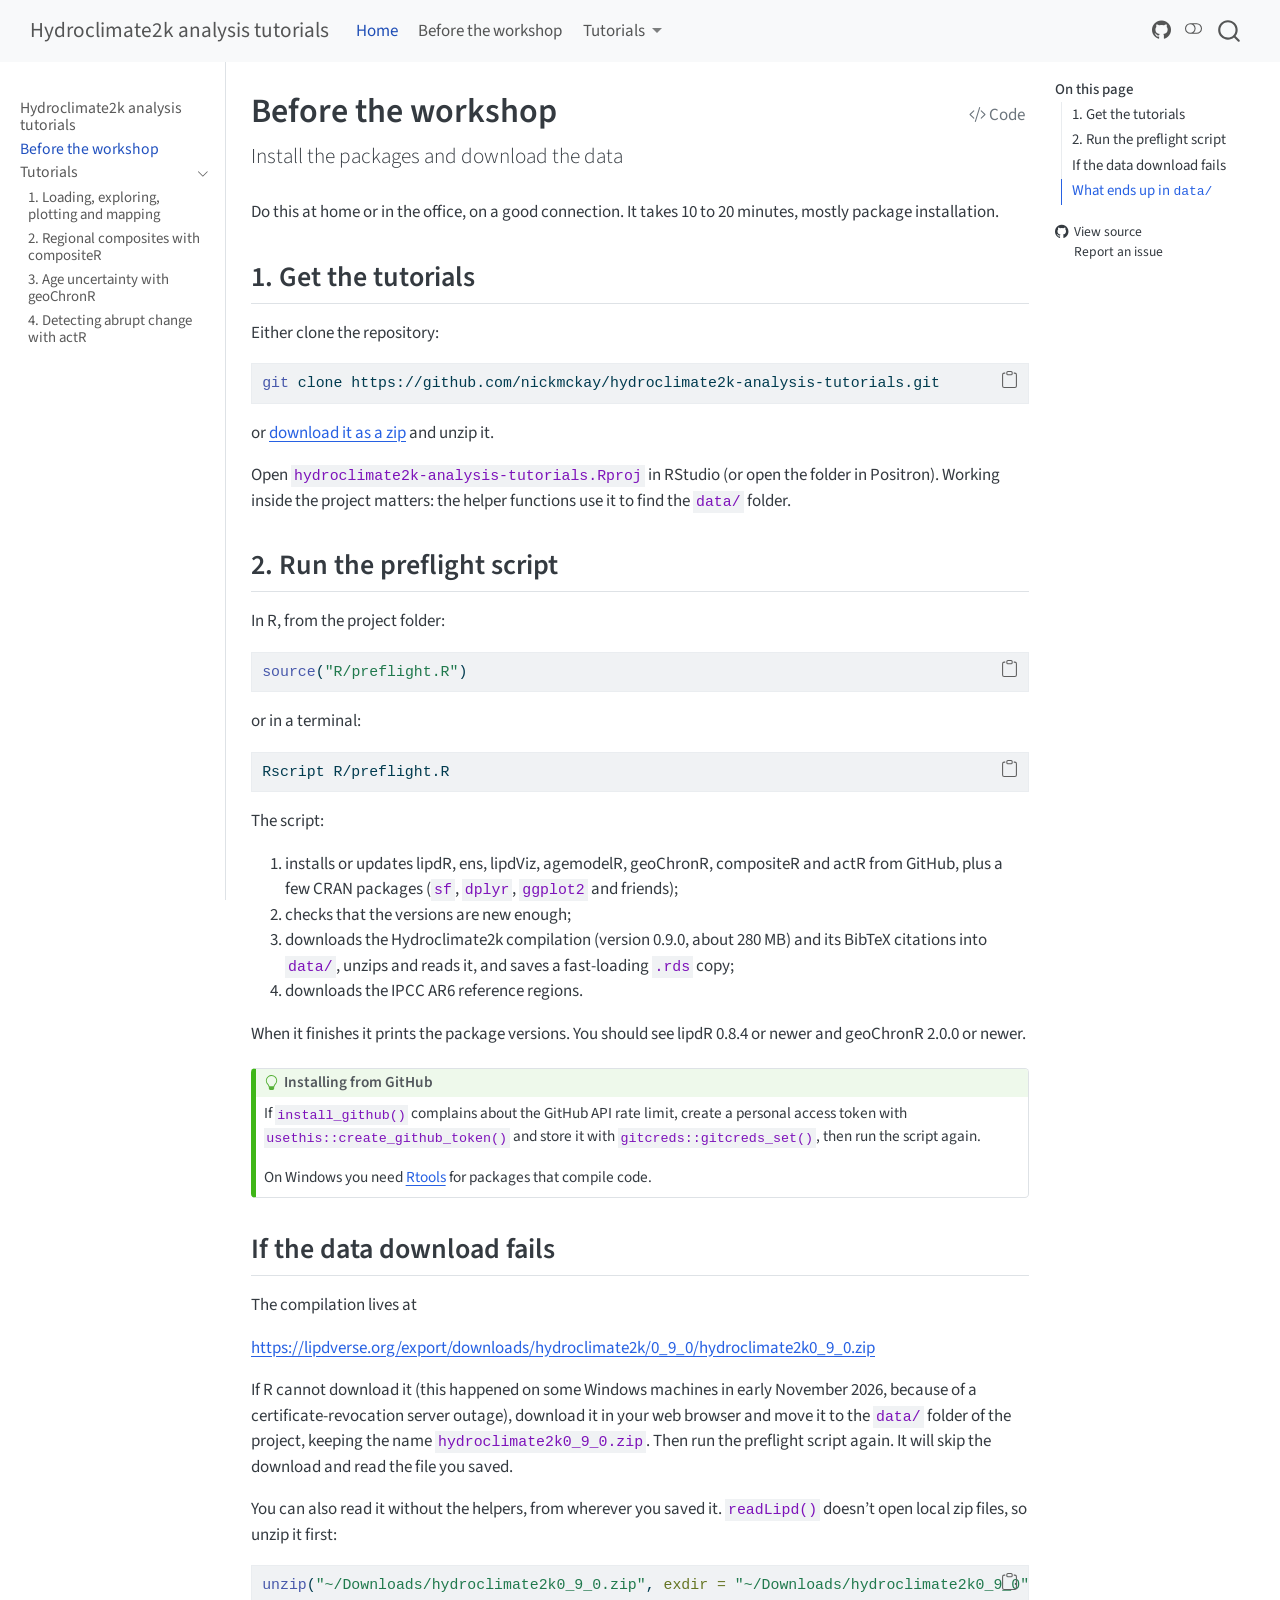
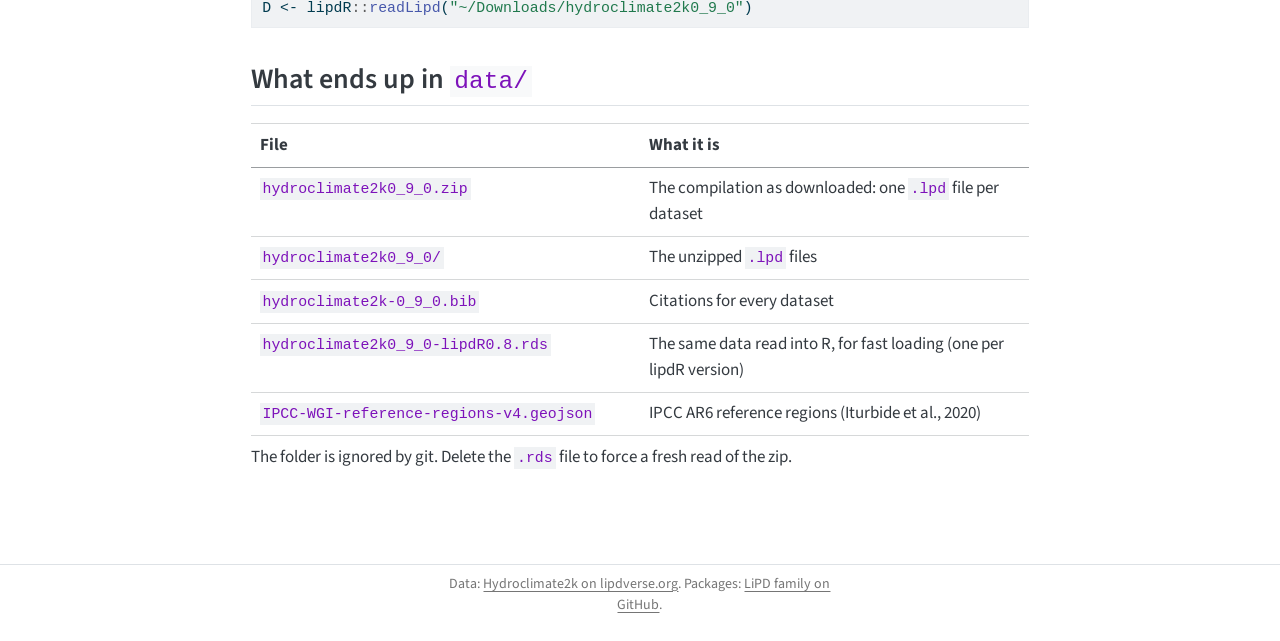
==== commit 3289d523: "Built site for gh-pages" ====
--- a/setup.html
+++ b/setup.html
@@ -472,7 +472,7 @@
 <li>downloads the Hydroclimate2k compilation (version 0.9.0, about 280 MB) and its BibTeX citations into <code>data/</code>, unzips and reads it, and saves a fast-loading <code>.rds</code> copy;</li>
 <li>downloads the IPCC AR6 reference regions.</li>
 </ol>
-<p>When it finishes it prints the package versions. You should see lipdR 0.8.3 or newer and geoChronR 2.0.0 or newer.</p>
+<p>When it finishes it prints the package versions. You should see lipdR 0.8.4 or newer and geoChronR 2.0.0 or newer.</p>
 <div class="callout callout-style-default callout-tip callout-titled">
 <div class="callout-header d-flex align-content-center">
 <div class="callout-icon-container">
@@ -1156,7 +1156,7 @@
 <span id="cb5-38"><a href="#cb5-38" aria-hidden="true" tabindex="-1"></a><span class="ss">3. </span>downloads the Hydroclimate2k compilation (version 0.9.0, about 280 MB) and its BibTeX citations into <span class="in">`data/`</span>, unzips and reads it, and saves a fast-loading <span class="in">`.rds`</span> copy;</span>
 <span id="cb5-39"><a href="#cb5-39" aria-hidden="true" tabindex="-1"></a><span class="ss">4. </span>downloads the IPCC AR6 reference regions.</span>
 <span id="cb5-40"><a href="#cb5-40" aria-hidden="true" tabindex="-1"></a></span>
-<span id="cb5-41"><a href="#cb5-41" aria-hidden="true" tabindex="-1"></a>When it finishes it prints the package versions. You should see lipdR 0.8.3 or newer and geoChronR 2.0.0 or newer.</span>
+<span id="cb5-41"><a href="#cb5-41" aria-hidden="true" tabindex="-1"></a>When it finishes it prints the package versions. You should see lipdR 0.8.4 or newer and geoChronR 2.0.0 or newer.</span>
 <span id="cb5-42"><a href="#cb5-42" aria-hidden="true" tabindex="-1"></a></span>
 <span id="cb5-43"><a href="#cb5-43" aria-hidden="true" tabindex="-1"></a>::: callout-tip</span>
 <span id="cb5-44"><a href="#cb5-44" aria-hidden="true" tabindex="-1"></a><span class="fu">## Installing from GitHub</span></span>
